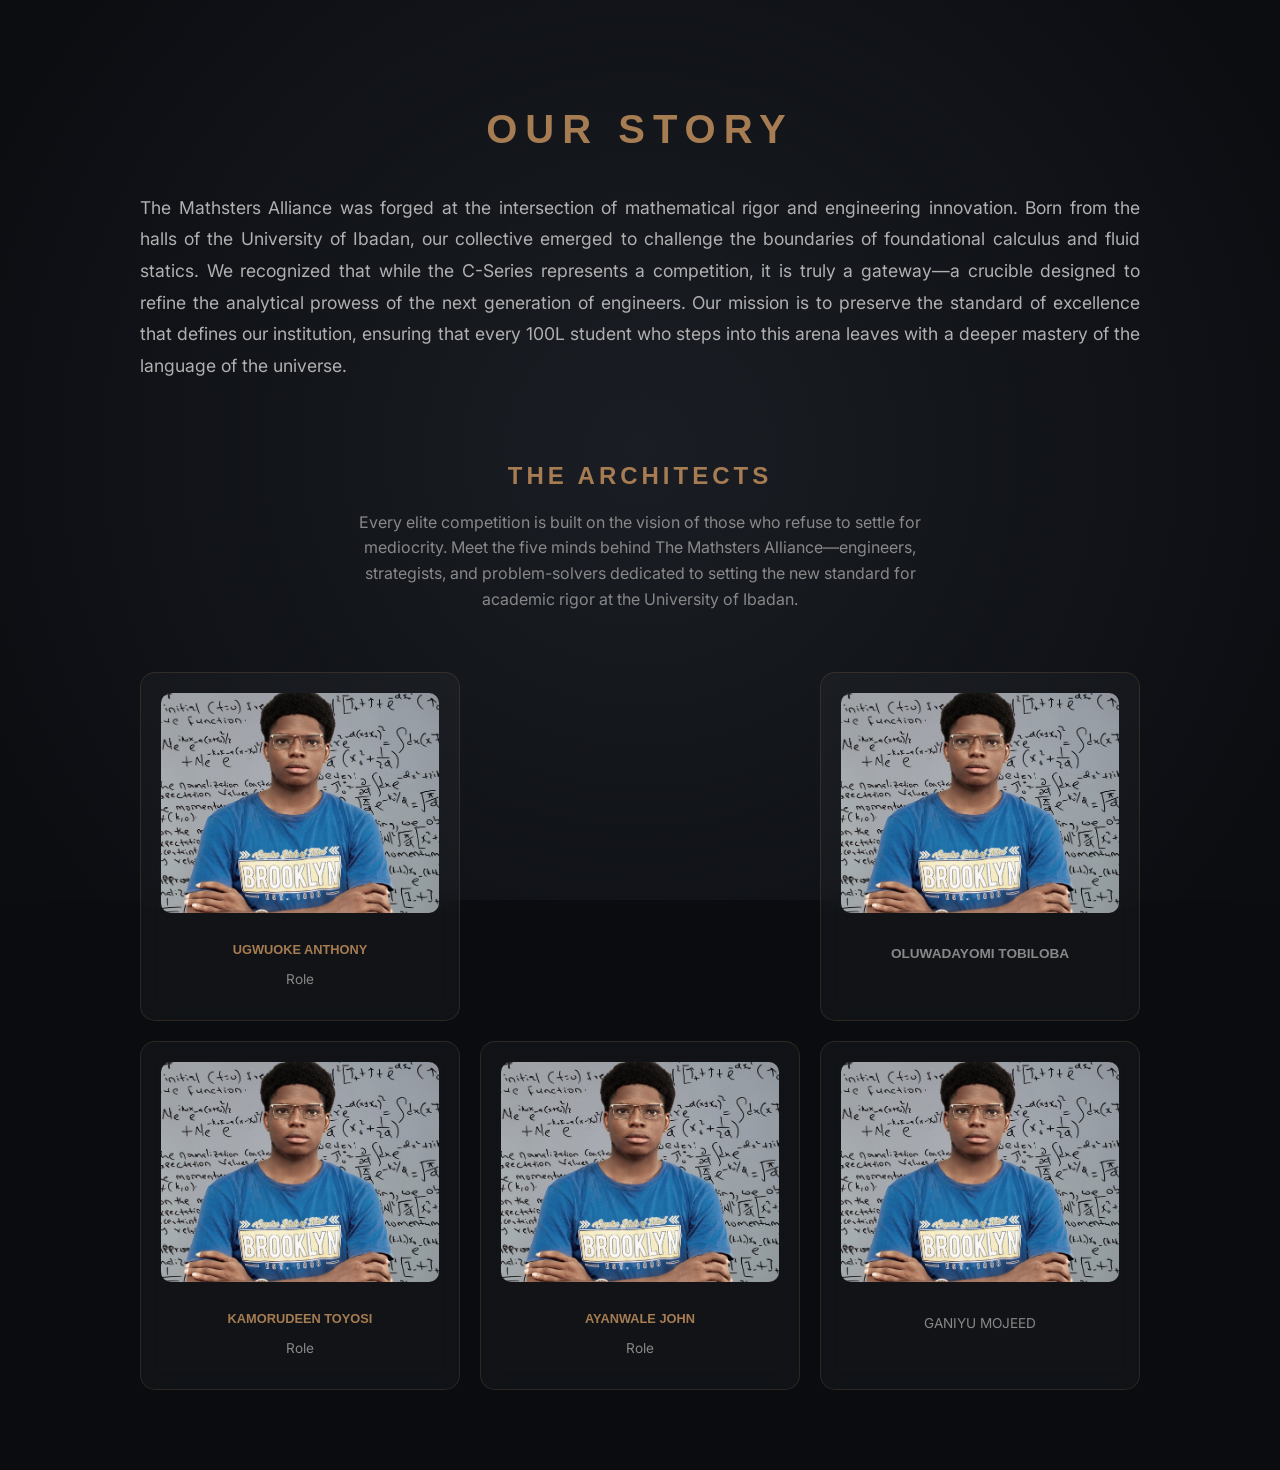
==== about.html @ ee2c7a35 "Add files via upload" ====
<!DOCTYPE html>
<html lang="en">
<head>
    <meta charset="UTF-8">
    <meta name="viewport" content="width=device-width, initial-scale=1.0">
    <title>About | The Mathsters Alliance</title>
    <link href="https://fonts.googleapis.com/css2?family=Syncopate:wght@400;700&family=Inter:wght@300;400;600&display=swap" rel="stylesheet">
    <style>
        :root {
            --obsidian: #0a0c10;
            --bronze: #a67c52;
            --glass: rgba(255, 255, 255, 0.03);
        }

        body { margin: 0; background: var(--obsidian); color: #e0e0e0; font-family: 'Inter', sans-serif; overflow-x: hidden; }
        .bg-glow { position: fixed; top: 0; left: 0; width: 100%; height: 100%; background: radial-gradient(circle at 50% 50%, #1a1d23 0%, #0a0c10 100%); z-index: -1; }
        .container { max-width: 1000px; margin: 0 auto; padding: 80px 20px; text-align: center; }

        /* NARRATIVE */
        .about-header h1 { font-family: 'Syncopate', sans-serif; color: var(--bronze); letter-spacing: 8px; font-size: 2.5rem; margin-bottom: 40px; animation: fadeInUp 1s ease-out; }
        .narrative { line-height: 1.8; font-size: 1.1rem; color: #b0b0b0; margin-bottom: 80px; text-align: justify; animation: fadeInUp 1.2s ease-out; }
        
        .founders-intro { margin-bottom: 60px; animation: fadeInUp 1.4s ease-out; }
        .founders-intro h2 { font-family: 'Syncopate', sans-serif; color: var(--bronze); font-size: 1.5rem; letter-spacing: 4px; }

        /* GRID: 2 ON TOP, 3 BELOW */
        .founders-section {
            display: grid;
            grid-template-columns: repeat(2, 1fr);
            gap: 20px;
        }

        @media (min-width: 768px) {
            .founders-section { grid-template-columns: repeat(3, 1fr); }
            /* Force top 2 to span the full width of the 3-column grid */
            .founder-card:nth-child(1) { grid-column: 1; }
            .founder-card:nth-child(2) { grid-column: 3; }
        }

        /* MOBILE: CENTER 5TH CARD */
        @media (max-width: 767px) {
            .founder-card:nth-child(5) {
                grid-column: 1 / span 2;
                max-width: 220px;
                margin: 0 auto;
            }
        }

        .founder-card {
            background: var(--glass); border: 1px solid rgba(166, 124, 82, 0.2);
            padding: 20px; border-radius: 15px; backdrop-filter: blur(10px);
            animation: fadeInUp 0.8s ease-out forwards, pulseBorder 3s infinite;
            opacity: 0;
        }

        .founder-card:nth-child(1) { animation-delay: 0.2s; }
        .founder-card:nth-child(2) { animation-delay: 0.4s; }
        .founder-card:nth-child(3) { animation-delay: 0.6s; }
        .founder-card:nth-child(4) { animation-delay: 0.8s; }
        .founder-card:nth-child(5) { animation-delay: 1.0s; }

        @keyframes pulseBorder {
            0% { border-color: rgba(166, 124, 82, 0.2); box-shadow: 0 0 0px rgba(166, 124, 82, 0); }
            50% { border-color: rgba(166, 124, 82, 0.5); box-shadow: 0 0 10px rgba(166, 124, 82, 0.1); }
            100% { border-color: rgba(166, 124, 82, 0.2); box-shadow: 0 0 0px rgba(166, 124, 82, 0); }
        }

        .founder-card img { width: 100%; height: 220px; object-fit: cover; border-radius: 10px; margin-bottom: 15px; filter: grayscale(30%); transition: 0.3s; }
        .founder-card:hover img { filter: grayscale(0%); transform: scale(1.05); }
        .founder-card h3 { font-family: 'Syncopate', sans-serif; font-size: 0.8rem; color: var(--bronze); margin: 10px 0 5px; }
        .founder-card p { font-size: 0.85rem; color: #888; }

        @keyframes fadeInUp { from { opacity: 0; transform: translateY(30px); } to { opacity: 1; transform: translateY(0); } }
    </style>
</head>
<body>
    <div class="bg-glow"></div>
    <div class="container">
        <header class="about-header"><h1>OUR STORY</h1></header>
        <div class="narrative">
            <p>The Mathsters Alliance was forged at the intersection of mathematical rigor and engineering innovation. Born from the halls of the University of Ibadan, our collective emerged to challenge the boundaries of foundational calculus and fluid statics. We recognized that while the C-Series represents a competition, it is truly a gateway—a crucible designed to refine the analytical prowess of the next generation of engineers. Our mission is to preserve the standard of excellence that defines our institution, ensuring that every 100L student who steps into this arena leaves with a deeper mastery of the language of the universe.</p>
        </div>

        <div class="founders-intro">
            <h2>THE ARCHITECTS</h2>
            <p style="color: #888; max-width: 600px; margin: 20px auto; line-height: 1.6;">
                Every elite competition is built on the vision of those who refuse to settle for mediocrity. Meet the five minds behind The Mathsters Alliance—engineers, strategists, and problem-solvers dedicated to setting the new standard for academic rigor at the University of Ibadan.
            </p>
        </div>

        
        <div class="founders-section">
            <div class="founder-card"><img src="anthony.jpg"><h3>UGWUOKE ANTHONY</h3><p>Role</p></div>
            <div class="founder-card"><img src="anthony.jpg"><h3><p>OLUWADAYOMI TOBILOBA</p></h3></div>
            <div class="founder-card"><img src="anthony.jpg"><h3>KAMORUDEEN TOYOSI</h3><p>Role</p></div>
            <div class="founder-card"><img src="anthony.jpg"><h3>AYANWALE JOHN</h3><p>Role</p></div>
            <div class="founder-card"><img src="anthony.jpg"><h3></h3><p>GANIYU MOJEED</p></div>
        </div>
    </div>
</body>
</html>
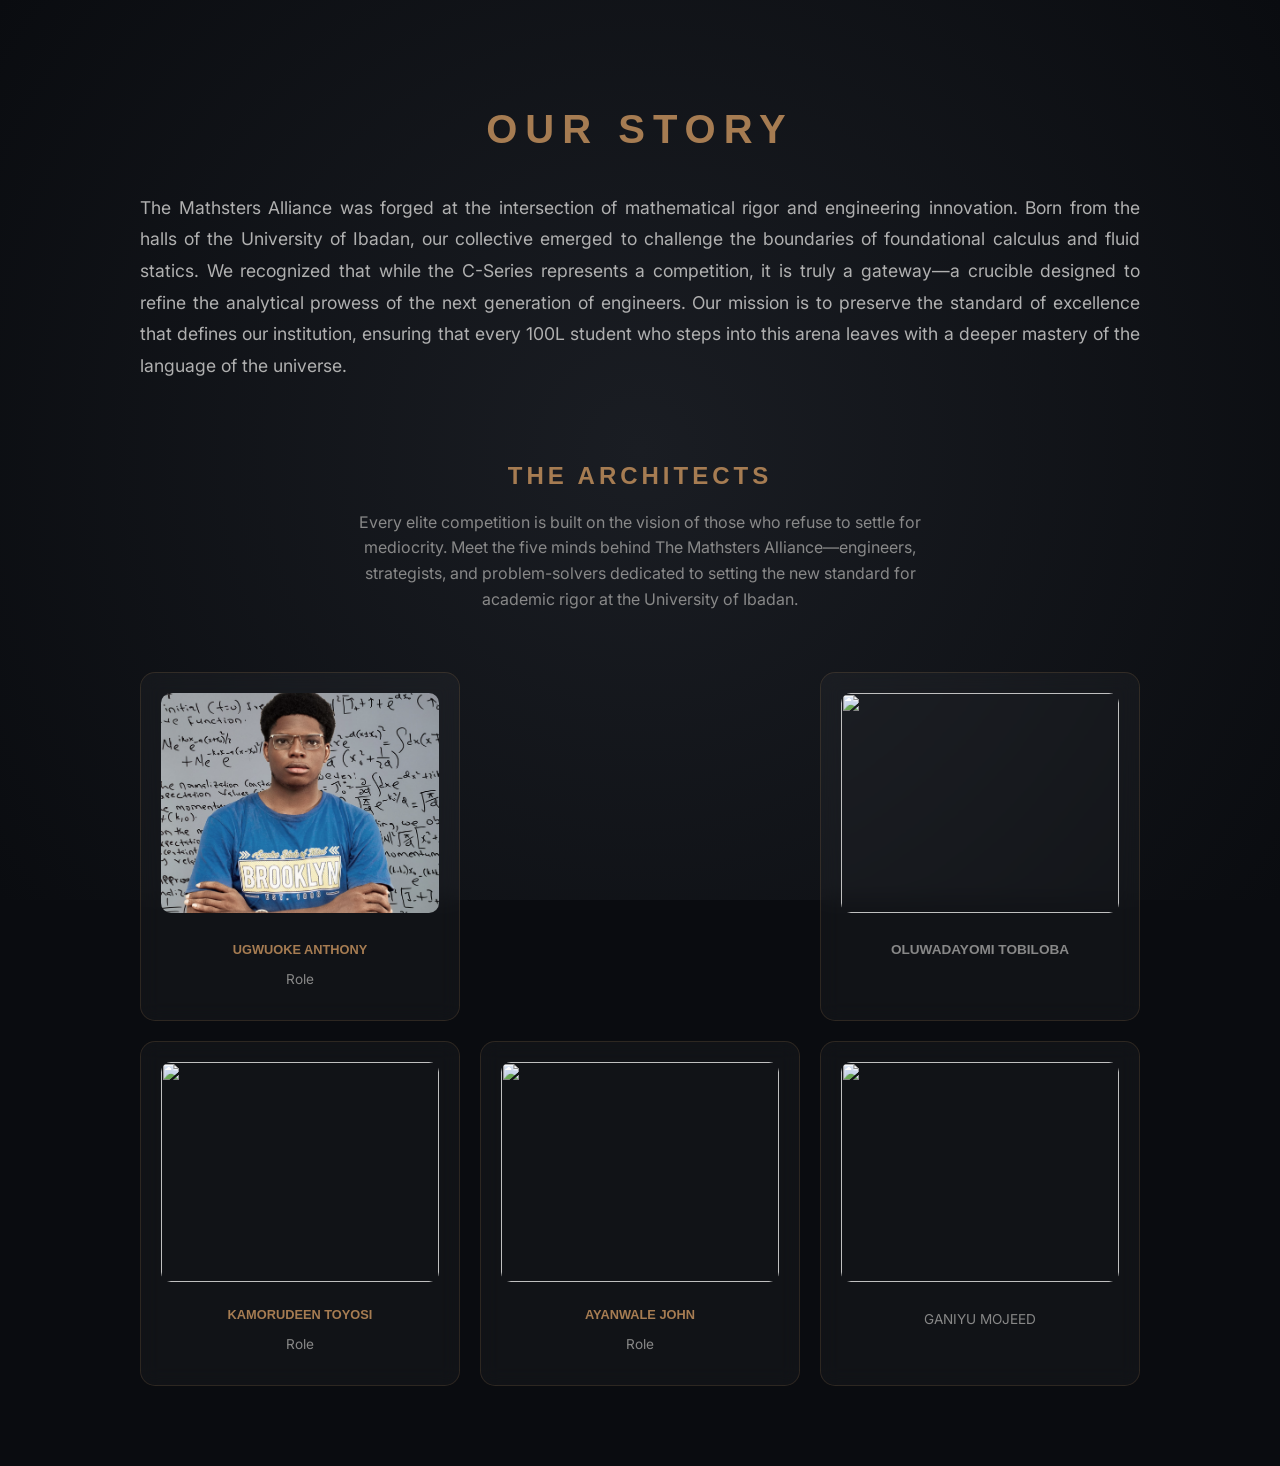
==== commit a35cc943: "Update about.html" ====
--- a/about.html
+++ b/about.html
@@ -91,11 +91,12 @@
         
         <div class="founders-section">
             <div class="founder-card"><img src="anthony.jpg"><h3>UGWUOKE ANTHONY</h3><p>Role</p></div>
-            <div class="founder-card"><img src="anthony.jpg"><h3><p>OLUWADAYOMI TOBILOBA</p></h3></div>
-            <div class="founder-card"><img src="anthony.jpg"><h3>KAMORUDEEN TOYOSI</h3><p>Role</p></div>
-            <div class="founder-card"><img src="anthony.jpg"><h3>AYANWALE JOHN</h3><p>Role</p></div>
-            <div class="founder-card"><img src="anthony.jpg"><h3></h3><p>GANIYU MOJEED</p></div>
+            <div class="founder-card"><img src=".jpg"><h3><p>OLUWADAYOMI TOBILOBA</p></h3></div>
+            <div class="founder-card"><img src=".jpg"><h3>KAMORUDEEN TOYOSI</h3><p>Role</p></div>
+            <div class="founder-card"><img src=".jpg"><h3>AYANWALE JOHN</h3><p>Role</p></div>
+            <div class="founder-card"><img src=".jpg"><h3></h3><p>GANIYU MOJEED</p></div>
         </div>
     </div>
 </body>
-</html>+
+</html>
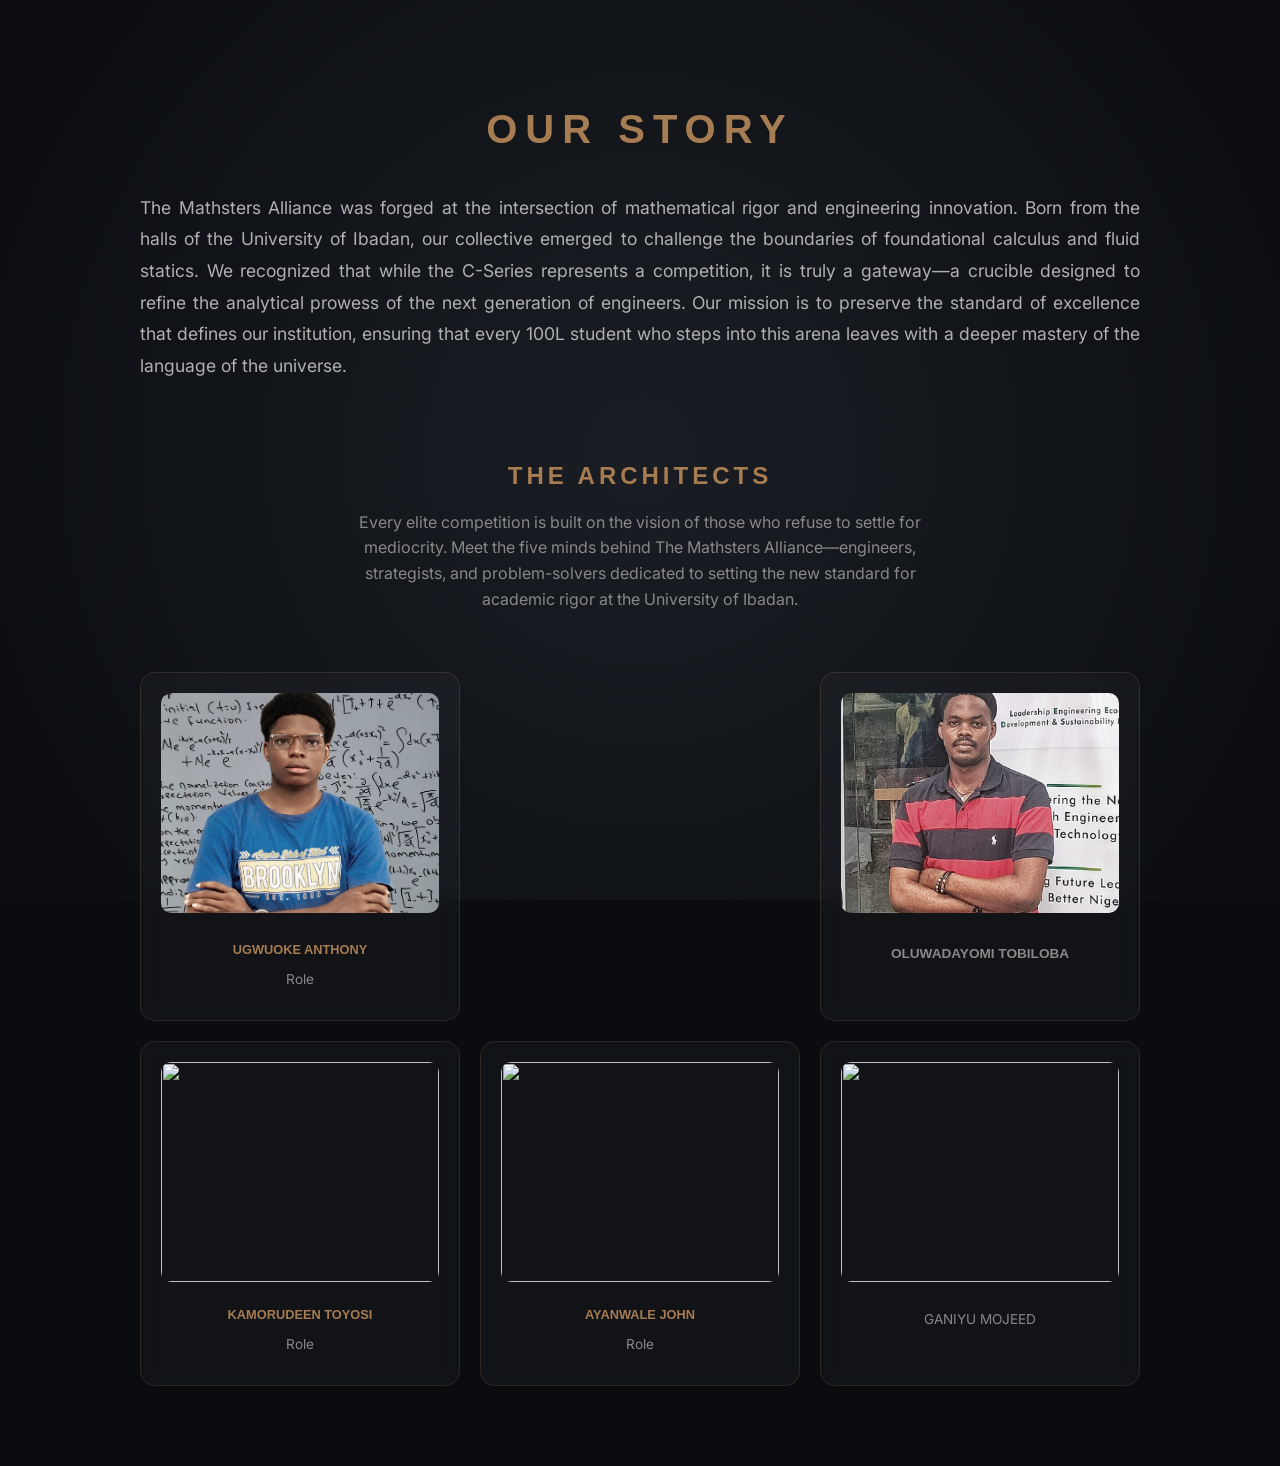
==== commit 769e07aa: "Update about.html" ====
--- a/about.html
+++ b/about.html
@@ -91,12 +91,14 @@
         
         <div class="founders-section">
             <div class="founder-card"><img src="anthony.jpg"><h3>UGWUOKE ANTHONY</h3><p>Role</p></div>
-            <div class="founder-card"><img src=".jpg"><h3><p>OLUWADAYOMI TOBILOBA</p></h3></div>
-            <div class="founder-card"><img src=".jpg"><h3>KAMORUDEEN TOYOSI</h3><p>Role</p></div>
-            <div class="founder-card"><img src=".jpg"><h3>AYANWALE JOHN</h3><p>Role</p></div>
-            <div class="founder-card"><img src=".jpg"><h3></h3><p>GANIYU MOJEED</p></div>
+            <div class="founder-card"><img src="tobi.jpg"><h3><p>OLUWADAYOMI TOBILOBA</p></h3></div>
+            <div class="founder-card"><img src="rgfwe.jpg"><h3>KAMORUDEEN TOYOSI</h3><p>Role</p></div>
+            <div class="founder-card"><img src="rgf23.jpg"><h3>AYANWALE JOHN</h3><p>Role</p></div>
+            <div class="founder-card"><img src="dwr.jpg"><h3></h3><p>GANIYU MOJEED</p></div>
         </div>
     </div>
 </body>
 
 </html>
+
+
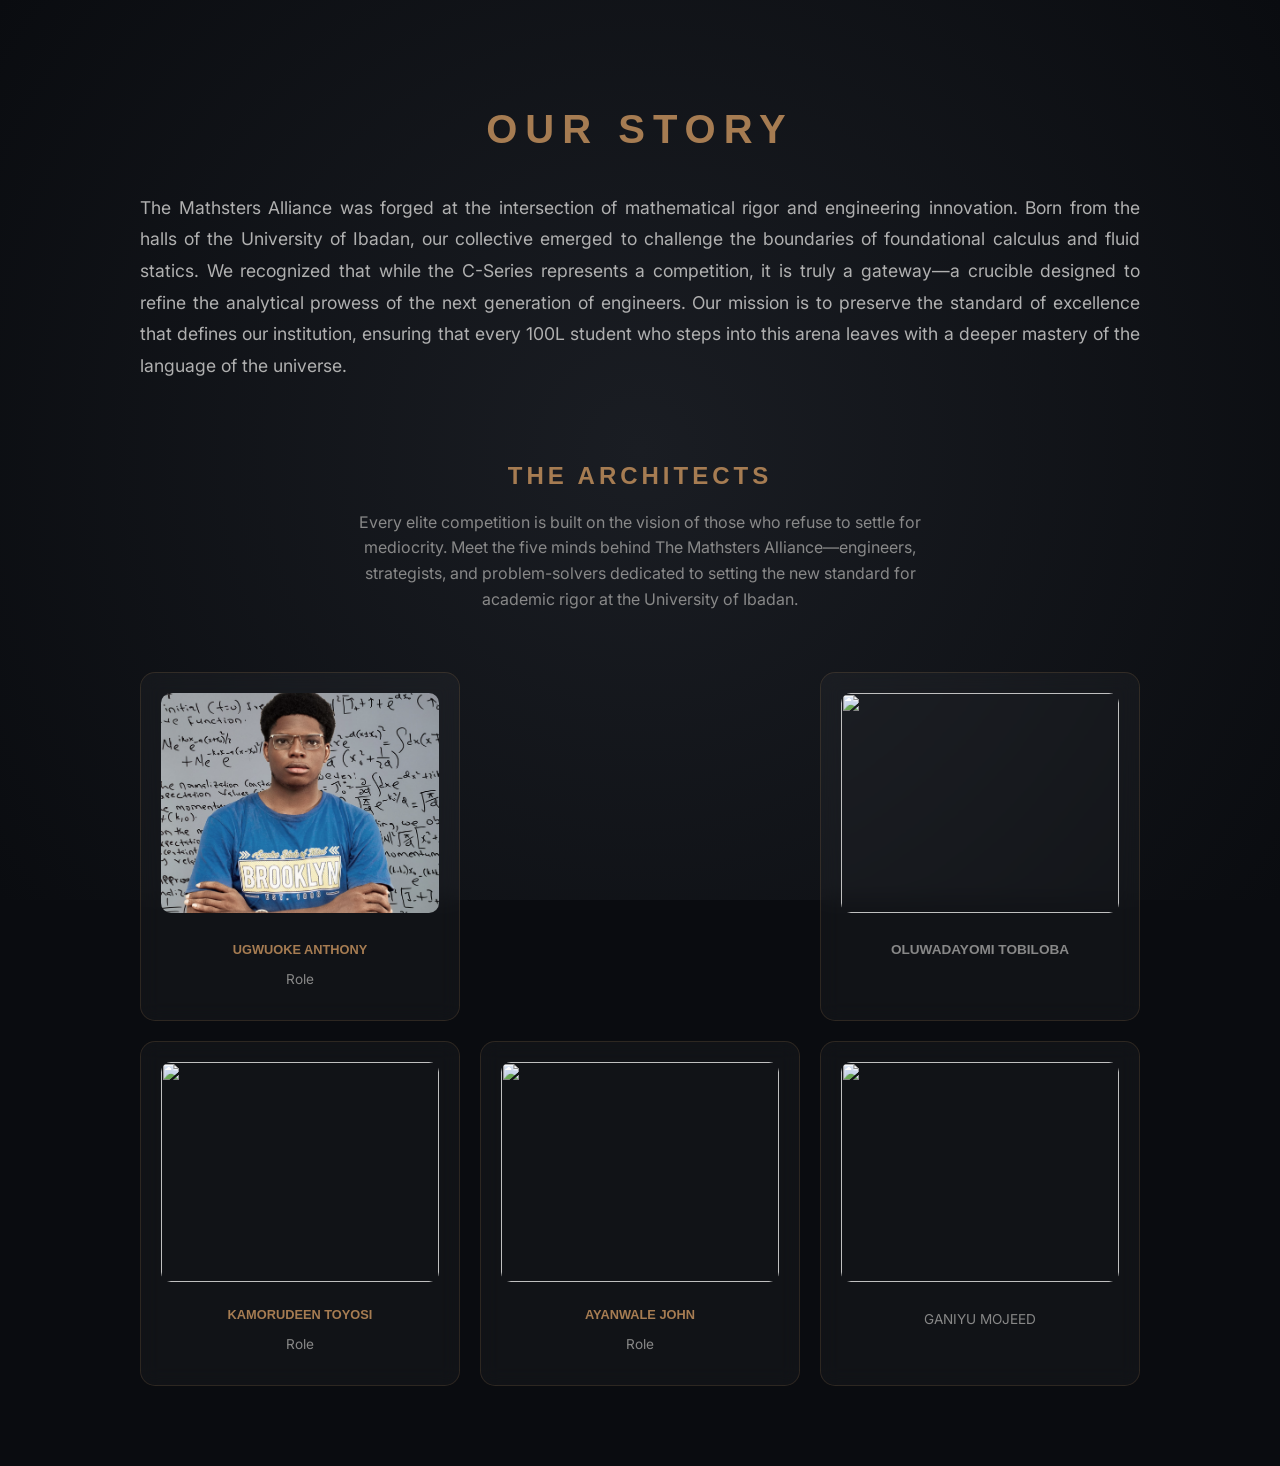
==== commit 827b2bef: "Update about.html" ====
--- a/about.html
+++ b/about.html
@@ -91,7 +91,7 @@
         
         <div class="founders-section">
             <div class="founder-card"><img src="anthony.jpg"><h3>UGWUOKE ANTHONY</h3><p>Role</p></div>
-            <div class="founder-card"><img src="tobi.jpg"><h3><p>OLUWADAYOMI TOBILOBA</p></h3></div>
+            <div class="founder-card"><img src="ghj.jpg"><h3><p>OLUWADAYOMI TOBILOBA</p></h3></div>
             <div class="founder-card"><img src="rgfwe.jpg"><h3>KAMORUDEEN TOYOSI</h3><p>Role</p></div>
             <div class="founder-card"><img src="rgf23.jpg"><h3>AYANWALE JOHN</h3><p>Role</p></div>
             <div class="founder-card"><img src="dwr.jpg"><h3></h3><p>GANIYU MOJEED</p></div>
@@ -102,3 +102,4 @@
 </html>
 
 
+
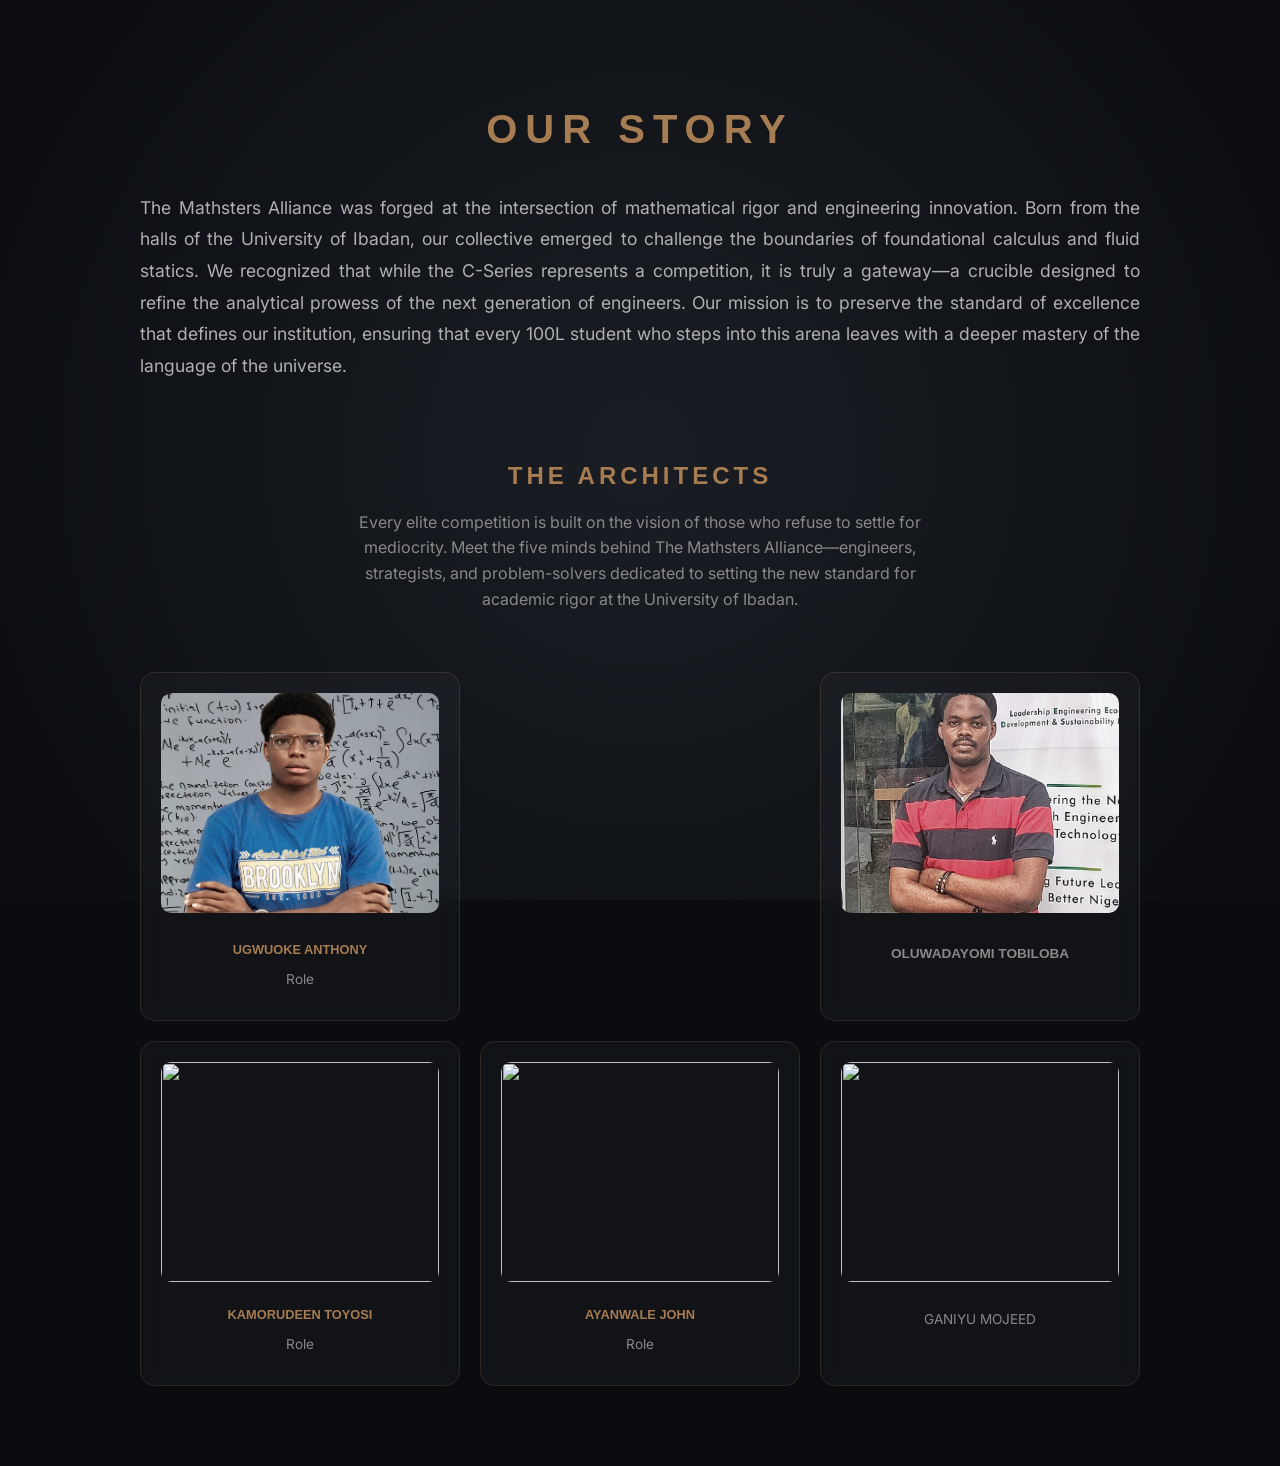
==== commit dc09c2a4: "Update about.html" ====
--- a/about.html
+++ b/about.html
@@ -91,7 +91,7 @@
         
         <div class="founders-section">
             <div class="founder-card"><img src="anthony.jpg"><h3>UGWUOKE ANTHONY</h3><p>Role</p></div>
-            <div class="founder-card"><img src="ghj.jpg"><h3><p>OLUWADAYOMI TOBILOBA</p></h3></div>
+            <div class="founder-card"><img src="tobi.jpg"><h3><p>OLUWADAYOMI TOBILOBA</p></h3></div>
             <div class="founder-card"><img src="rgfwe.jpg"><h3>KAMORUDEEN TOYOSI</h3><p>Role</p></div>
             <div class="founder-card"><img src="rgf23.jpg"><h3>AYANWALE JOHN</h3><p>Role</p></div>
             <div class="founder-card"><img src="dwr.jpg"><h3></h3><p>GANIYU MOJEED</p></div>
@@ -103,3 +103,4 @@
 
 
 
+
